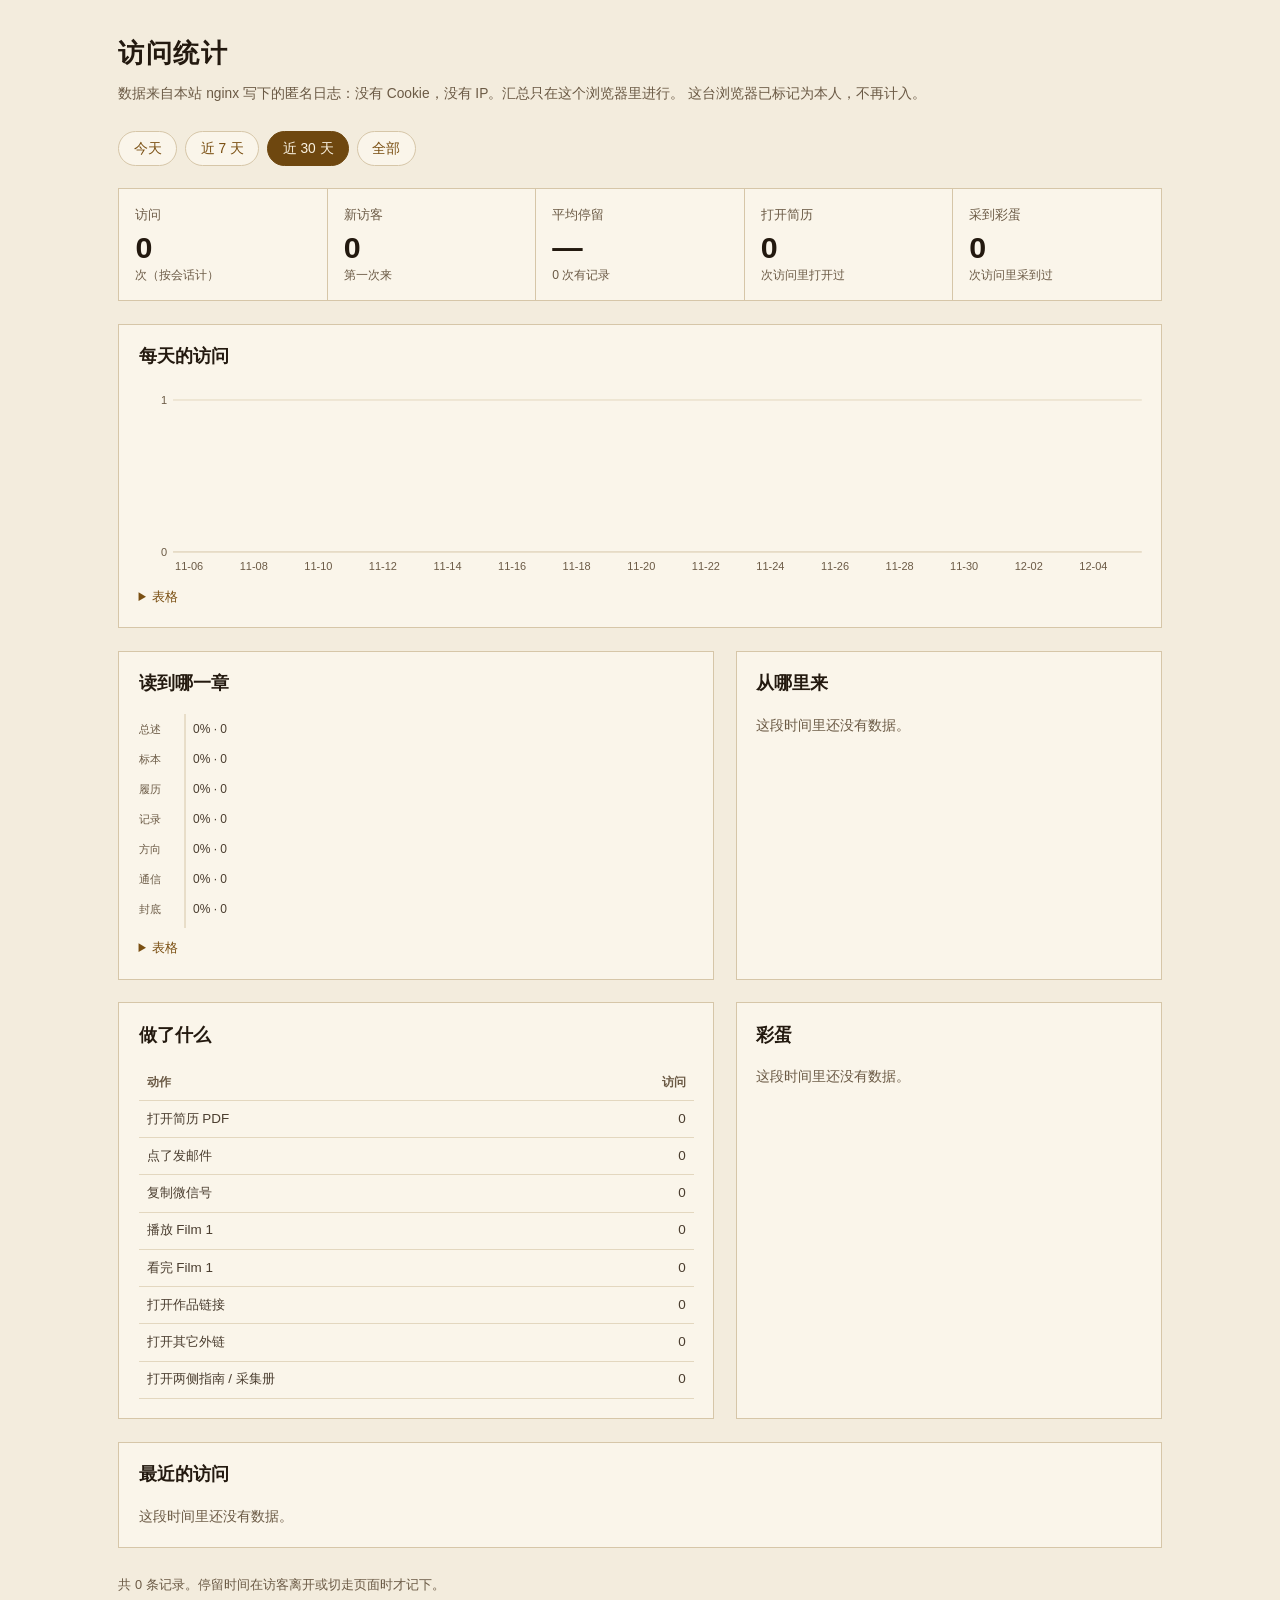
==== public/stats/index.html @ 4f23f18b "Visitor stats and interactive side rails with nine easter eggs - Self-hosted, anonymous analytics: m" ====
<!DOCTYPE html>
<html lang="zh-CN">
<head>
  <meta charset="UTF-8" />
  <meta name="viewport" content="width=device-width, initial-scale=1.0" />
  <meta name="robots" content="noindex, nofollow" />
  <title>访问统计 · 作品博物志</title>
  <link rel="icon" href="../favicon.svg" type="image/svg+xml" />
  <style>
    /* 只有本人看：nginx 用 STATS_PASSWORD 保护。数据就是 hits.log，在这个浏览器里汇总。 */
    :root {
      --paper: #F3ECDD; --card: #FAF5EA; --ink: #23190F; --ink-2: #4A3D2F; --muted: #6B5A45;
      --rule: #D6C6A8; --rule-2: #E3D7BF; --ochre: #9C6A1E; --ochre-text: #7A4F12; --cream: #FBF3E2;
      --sans: -apple-system, BlinkMacSystemFont, "Segoe UI", "PingFang SC", "Hiragino Sans GB", "Microsoft YaHei", "Noto Sans SC", sans-serif;
      --serif-cn: "Noto Serif SC", "Noto Serif CJK SC", "Source Han Serif SC", "Songti SC", "STSong", serif;
      --mono: ui-monospace, "SFMono-Regular", Menlo, Consolas, "Liberation Mono", monospace;
    }
    * { box-sizing: border-box; }
    body { margin: 0; background: var(--paper); color: var(--ink-2); font: 15px/1.7 var(--sans); }
    main { max-width: 1120px; margin: 0 auto; padding: 2rem clamp(1rem, 4vw, 2.4rem) 4rem; }
    h1 { margin: 0; font-family: var(--serif-cn); font-size: 1.6rem; color: var(--ink); letter-spacing: .06em; }
    h2 { margin: 0 0 .9rem; font-family: var(--serif-cn); font-size: 1.1rem; color: var(--ink); }
    a { color: var(--ochre-text); }
    .lede { margin: .4rem 0 0; font-size: .86rem; color: var(--muted); }
    .filters { display: flex; flex-wrap: wrap; gap: .5rem; margin: 1.6rem 0 1.4rem; }
    .filters button {
      padding: .3rem .9rem; font: inherit; font-size: .86rem; cursor: pointer; color: var(--ochre-text);
      background: var(--card); border: 1px solid var(--rule); border-radius: 99px;
    }
    .filters button[aria-pressed="true"] { color: var(--cream); background: #6E470F; border-color: #6E470F; }
    .tiles { display: grid; grid-template-columns: repeat(5, minmax(0, 1fr)); gap: 1px; background: var(--rule); border: 1px solid var(--rule); }
    .tile { padding: .9rem 1rem; background: var(--card); }
    .tile dt { font-size: .8rem; color: var(--muted); }
    .tile dd { margin: .2rem 0 0; font-size: 1.9rem; font-weight: 600; line-height: 1.2; color: var(--ink); }
    .tile small { display: block; font-size: .76rem; color: var(--muted); }
    .grid { display: grid; grid-template-columns: minmax(0, 1.4fr) minmax(0, 1fr); gap: 1.4rem; margin-top: 1.4rem; }
    .card { padding: 1.1rem 1.2rem 1.2rem; background: var(--card); border: 1px solid var(--rule); min-width: 0; }
    .card--wide { grid-column: 1 / -1; }
    .chart { position: relative; }
    .chart svg { display: block; width: 100%; height: auto; overflow: visible; }
    .chart .bar { fill: var(--ochre); }
    .chart .hit:hover .bar, .chart .hit:focus .bar { fill: #B07C2A; }
    .chart .hit:focus { outline: none; }
    .chart .hit:focus-visible .hitbox { stroke: var(--ochre-text); stroke-width: 1.5; }
    .chart .grid-line { stroke: var(--rule-2); stroke-width: 1; }
    .chart .axis { stroke: var(--rule); stroke-width: 1; }
    .chart text { font: 11px var(--sans); fill: var(--muted); }
    .chart text.val { fill: var(--ink-2); font-size: 12px; }
    .tip {
      position: absolute; z-index: 2; pointer-events: none; padding: .35rem .6rem; font-size: .8rem; line-height: 1.45;
      color: var(--cream); background: #2B1F12; border-radius: 3px; white-space: nowrap; transform: translate(-50%, -110%);
    }
    .tip b { display: block; font-size: .95rem; }
    details { margin-top: .6rem; font-size: .82rem; }
    summary { cursor: pointer; color: var(--ochre-text); width: max-content; }
    table { width: 100%; border-collapse: collapse; font-size: .84rem; }
    caption { text-align: left; }
    th, td { padding: .42rem .5rem; text-align: left; border-bottom: 1px solid var(--rule-2); vertical-align: top; }
    th { font-weight: 600; color: var(--muted); font-size: .78rem; white-space: nowrap; }
    h2.sub { margin-top: 1.6rem; font-size: 1rem; }
    td.num, th.num { text-align: right; font-variant-numeric: tabular-nums; }
    .scroll { overflow-x: auto; }
    .empty { margin: 0; color: var(--muted); font-size: .86rem; }
    .note { margin: 1.6rem 0 0; font-size: .8rem; color: var(--muted); }
    @media (max-width: 860px) {
      .tiles { grid-template-columns: repeat(2, minmax(0, 1fr)); }
      .grid { grid-template-columns: 1fr; }
    }
  </style>
</head>
<body>
  <main>
    <h1>访问统计</h1>
    <p class="lede">数据来自本站 nginx 写下的匿名日志：没有 Cookie，没有 IP。汇总只在这个浏览器里进行。<span id="me"></span></p>

    <div class="filters" role="group" aria-label="时间范围">
      <button type="button" data-range="today">今天</button>
      <button type="button" data-range="7">近 7 天</button>
      <button type="button" data-range="30">近 30 天</button>
      <button type="button" data-range="all">全部</button>
    </div>

    <dl class="tiles" id="tiles"></dl>

    <div class="grid">
      <section class="card card--wide" aria-labelledby="h-daily">
        <h2 id="h-daily">每天的访问</h2>
        <div class="chart" id="daily"></div>
        <details><summary>表格</summary><div class="scroll" id="daily-table"></div></details>
      </section>
      <section class="card" aria-labelledby="h-depth">
        <h2 id="h-depth">读到哪一章</h2>
        <div class="chart" id="depth"></div>
        <details><summary>表格</summary><div class="scroll" id="depth-table"></div></details>
      </section>
      <section class="card" aria-labelledby="h-src">
        <h2 id="h-src">从哪里来</h2>
        <div class="scroll" id="sources"></div>
      </section>
      <section class="card" aria-labelledby="h-act">
        <h2 id="h-act">做了什么</h2>
        <div class="scroll" id="actions"></div>
      </section>
      <section class="card" aria-labelledby="h-egg">
        <h2 id="h-egg">彩蛋</h2>
        <div class="scroll" id="eggs"></div>
      </section>
      <section class="card card--wide" aria-labelledby="h-recent">
        <h2 id="h-recent">最近的访问</h2>
        <div class="scroll" id="recent"></div>
      </section>
    </div>
    <p class="note" id="note"></p>
  </main>

  <script>
  (function () {
    "use strict";
    // 能打开这一页的就是本人：这台浏览器不再计入统计
    try { localStorage.setItem("cjy-notrack", "1"); document.getElementById("me").textContent = " 这台浏览器已标记为本人，不再计入。"; } catch (e) {}

    var CHAPTERS = [["summary", "总述"], ["specimens", "标本"], ["curriculum", "履历"], ["records", "记录"],
                    ["directions", "方向"], ["correspondence", "通信"], ["end", "封底"]];
    var EGGS = { nucleus: "细胞核", spin: "离心力", seal: "三枚印", scope: "显微镜", film: "九十秒", end: "封底",
                 lost: "迷路", night: "夜读", console: "控制台", all: "集齐九枚" };
    var ACTIONS = [["resume", "打开简历 PDF"], ["mail", "点了发邮件"], ["wechat", "复制微信号"], ["play", "播放 Film 1"],
                   ["filmEnd", "看完 Film 1"], ["go", "打开作品链接"], ["out", "打开其它外链"], ["ui", "打开两侧指南 / 采集册"]];
    var titles = {};
    var events = [], skipped = 0;
    var range = new URLSearchParams(location.search).get("range") || "30";

    function el(tag, cls, text) {
      var n = document.createElement(tag);
      if (cls) n.className = cls;
      if (text != null) n.textContent = text;          // 日志内容来自访客，一律当纯文本
      return n;
    }
    function dec(v) { try { return decodeURIComponent(v || ""); } catch (e) { return v || ""; } }
    function pad(n) { return (n < 10 ? "0" : "") + n; }
    function day(d) { return d.getFullYear() + "-" + pad(d.getMonth() + 1) + "-" + pad(d.getDate()); }
    function clock(d) { return pad(d.getMonth() + 1) + "-" + pad(d.getDate()) + " " + pad(d.getHours()) + ":" + pad(d.getMinutes()); }
    function dur(s) { return s >= 60 ? Math.floor(s / 60) + " 分 " + pad(s % 60) + " 秒" : s + " 秒"; }

    function device(ua) {
      if (/MicroMessenger/i.test(ua)) return "微信";
      if (/iPad|Tablet/i.test(ua)) return "平板";
      if (/Mobi|Android|iPhone/i.test(ua)) return "手机";
      return "电脑";
    }
    var HOSTS = [[/weixin|wechat|qq\.com/, "微信 / QQ"], [/baidu/, "百度"], [/google/, "Google"], [/bing/, "Bing"],
                 [/github/, "GitHub"], [/zhipin/, "BOSS 直聘"], [/linkedin/, "LinkedIn"], [/feishu|larksuite/, "飞书"],
                 [/dingtalk/, "钉钉"], [/xiaohongshu|xhslink/, "小红书"], [/zhihu/, "知乎"]];
    function source(s) {
      if (s.from) return "标签：" + s.from;
      if (s.ref) {
        for (var i = 0; i < HOSTS.length; i++) if (HOSTS[i][0].test(s.ref)) return HOSTS[i][1];
        return s.ref;
      }
      return /MicroMessenger/i.test(s.ua) ? "微信内打开" : "直接打开 / 未知";
    }

    function parse(text) {
      text.split("\n").forEach(function (line) {
        if (!line.trim()) return;
        var o;
        try { o = JSON.parse(line); } catch (e) { return; }
        var t = new Date(o.t);
        if (isNaN(t)) return;
        if (/bot|spider|crawl|slurp|HeadlessChrome|Playwright|Lighthouse/i.test(o.ua || "")) { skipped++; return; }
        events.push({ t: t, e: dec(o.e), p: dec(o.p), s: dec(o.s) || "?", n: o.n, r: dec(o.r), f: dec(o.f),
                      w: parseInt(o.w, 10) || 0, ua: o.ua || "" });
      });
      events.sort(function (a, b) { return a.t - b.t; });
    }

    function inRange(t) {
      if (range === "all") return true;
      var start = new Date(); start.setHours(0, 0, 0, 0);
      if (range !== "today") start.setDate(start.getDate() - (parseInt(range, 10) - 1));
      return t >= start;
    }

    function sessions(list) {
      var map = {}, out = [];
      list.forEach(function (ev) {
        var s = map[ev.s];
        if (!s) {
          s = map[ev.s] = { id: ev.s, start: ev.t, end: ev.t, n: false, from: "", ref: "", w: 0, ua: ev.ua,
                            reads: {}, acts: {}, go: [], eggs: [], time: 0 };
          out.push(s);
        }
        s.end = ev.t;
        if (ev.e === "view") { s.n = ev.n === "1"; s.from = ev.f; s.ref = ev.r; s.w = ev.w; s.ua = ev.ua; }
        else if (ev.e === "read") s.reads[ev.p] = 1;
        else if (ev.e === "time") s.time = Math.max(s.time, parseInt(ev.p, 10) || 0);
        else if (ev.e === "egg") { if (s.eggs.indexOf(ev.p) < 0) s.eggs.push(ev.p); if (ev.p === "end") s.reads.end = 1; }
        else if (ev.e === "go") { s.acts.go = 1; s.go.push(ev.p); }
        else if (ev.e === "film") s.acts[ev.p === "end" ? "filmEnd" : "play"] = 1;
        else if (ev.e) s.acts[ev.e] = 1;
      });
      return out;
    }

    function table(rows, head, numeric) {
      if (!rows.length) return el("p", "empty", "这段时间里还没有数据。");
      var t = el("table"), tr = el("tr");
      head.forEach(function (h, i) { tr.appendChild(el("th", numeric[i] ? "num" : null, h)); });
      var th = el("thead"); th.appendChild(tr); t.appendChild(th);
      var tb = el("tbody");
      rows.forEach(function (r) {
        var row = el("tr");
        r.forEach(function (c, i) { row.appendChild(el("td", numeric[i] ? "num" : null, String(c))); });
        tb.appendChild(row);
      });
      t.appendChild(tb);
      return t;
    }
    function put(id, node) { var box = document.getElementById(id); box.textContent = ""; box.appendChild(node); }

    var NS = "http://www.w3.org/2000/svg";
    function svgEl(tag, attrs, text) {
      var n = document.createElementNS(NS, tag);
      for (var k in attrs) n.setAttribute(k, attrs[k]);
      if (text != null) n.textContent = text;
      return n;
    }
    // 柱的数据端圆角 4px、贴基线一端方角
    function barPath(x, y, w, h, r) {
      r = Math.min(r, w / 2, h);
      return "M" + x + "," + (y + h) + "V" + (y + r) + "Q" + x + "," + y + " " + (x + r) + "," + y +
             "H" + (x + w - r) + "Q" + (x + w) + "," + y + " " + (x + w) + "," + (y + r) + "V" + (y + h) + "Z";
    }
    function hbarPath(x, y, w, h, r) {
      r = Math.min(r, h / 2, w);
      return "M" + x + "," + y + "H" + (x + w - r) + "Q" + (x + w) + "," + y + " " + (x + w) + "," + (y + r) +
             "V" + (y + h - r) + "Q" + (x + w) + "," + (y + h) + " " + (x + w - r) + "," + (y + h) + "H" + x + "Z";
    }
    function tooltip(box, g, title, value, cx, cy) {
      function show() {
        var tip = box.querySelector(".tip") || box.appendChild(el("div", "tip"));
        tip.textContent = "";
        tip.appendChild(el("b", null, value));
        tip.appendChild(document.createTextNode(title));
        tip.style.left = cx + "px";
        tip.style.top = cy + "px";
      }
      function hide() { var tip = box.querySelector(".tip"); if (tip) tip.remove(); }
      g.addEventListener("pointerenter", show); g.addEventListener("focus", show);
      g.addEventListener("pointerleave", hide); g.addEventListener("blur", hide);
    }

    function columns(id, data, label) {
      var box = document.getElementById(id);
      box.textContent = "";
      var W = Math.max(280, box.clientWidth), H = 190, L = 34, B = 24, T = 14;
      var max = Math.max(1, Math.max.apply(null, data.map(function (d) { return d[1]; })));
      var step = Math.max(1, Math.ceil(max / 4)), top = step * Math.ceil(max / step);
      var svg = svgEl("svg", { viewBox: "0 0 " + W + " " + H, role: "img",
                               "aria-label": label + "：共 " + data.reduce(function (a, d) { return a + d[1]; }, 0) + " 次访问" });
      for (var v = 0; v <= top; v += step) {
        var y = T + (H - T - B) * (1 - v / top);
        svg.appendChild(svgEl("line", { "class": v ? "grid-line" : "axis", x1: L, x2: W, y1: y, y2: y }));
        svg.appendChild(svgEl("text", { x: L - 6, y: y + 4, "text-anchor": "end" }, String(v)));
      }
      var band = (W - L) / data.length, bw = Math.min(24, Math.max(2, band - 2));
      var every = Math.ceil(data.length / Math.floor((W - L) / 46));
      data.forEach(function (d, i) {
        var x = L + band * i + (band - bw) / 2, h = (H - T - B) * d[1] / top, y = H - B - h;
        var g = svgEl("g", { "class": "hit", tabindex: 0, "aria-label": d[0] + "：" + d[1] + " 次访问" });
        g.appendChild(svgEl("rect", { "class": "hitbox", x: L + band * i, y: T, width: band, height: H - T - B, fill: "transparent" }));
        if (d[1]) g.appendChild(svgEl("path", { "class": "bar", d: barPath(x, y, bw, h, 4) }));
        svg.appendChild(g);
        tooltip(box, g, d[0], d[1] + " 次访问", (x + bw / 2) / W * box.clientWidth, y / H * box.clientWidth * H / W);
        if (i % every === 0) svg.appendChild(svgEl("text", { x: x + bw / 2, y: H - 6, "text-anchor": "middle" }, d[2]));
      });
      box.appendChild(svg);
    }

    function hbars(id, data, total) {
      var box = document.getElementById(id);
      box.textContent = "";
      var W = Math.max(260, box.clientWidth), row = 30, L = 46, R = 74, H = data.length * row + 4;
      var svg = svgEl("svg", { viewBox: "0 0 " + W + " " + H, role: "img", "aria-label": "读到各章的访问比例" });
      data.forEach(function (d, i) {
        var y = i * row + 6, share = total ? d[1] / total : 0, w = (W - L - R) * share;
        var g = svgEl("g", { "class": "hit", tabindex: 0, "aria-label": d[0] + "：" + Math.round(share * 100) + "%，" + d[1] + " 次" });
        g.appendChild(svgEl("rect", { "class": "hitbox", x: 0, y: y - 4, width: W, height: row, fill: "transparent" }));
        g.appendChild(svgEl("text", { x: 0, y: y + 13 }, d[0]));
        if (w > 0) g.appendChild(svgEl("path", { "class": "bar", d: hbarPath(L, y, w, 18, 4) }));
        g.appendChild(svgEl("text", { "class": "val", x: L + w + 8, y: y + 13 }, Math.round(share * 100) + "% · " + d[1]));
        svg.appendChild(g);
      });
      svg.insertBefore(svgEl("line", { "class": "axis", x1: L, x2: L, y1: 0, y2: H }), svg.firstChild);
      box.appendChild(svg);
    }

    function render() {
      document.querySelectorAll(".filters button").forEach(function (b) {
        b.setAttribute("aria-pressed", b.getAttribute("data-range") === range ? "true" : "false");
      });
      var list = events.filter(function (e) { return inRange(e.t); });
      var ss = sessions(list);
      var count = function (f) { return ss.filter(f).length; };
      var timed = ss.filter(function (s) { return s.time > 0; });
      var avg = timed.length ? Math.round(timed.reduce(function (a, s) { return a + s.time; }, 0) / timed.length) : 0;

      var tiles = document.getElementById("tiles");
      tiles.textContent = "";
      [["访问", ss.length, "次（按会话计）"], ["新访客", count(function (s) { return s.n; }), "第一次来"],
       ["平均停留", timed.length ? dur(avg) : "—", timed.length + " 次有记录"],
       ["打开简历", count(function (s) { return s.acts.resume; }), "次访问里打开过"],
       ["采到彩蛋", count(function (s) { return s.eggs.length; }), "次访问里采到过"]].forEach(function (t) {
        var d = el("div", "tile");
        d.appendChild(el("dt", null, t[0]));
        var dd = el("dd", null, String(t[1]));
        d.appendChild(dd);
        d.appendChild(el("small", null, t[2]));
        tiles.appendChild(d);
      });

      // 每天（今天按小时）
      var buckets = [], now = new Date();
      if (range === "today") {
        for (var h = 0; h < 24; h++) buckets.push([pad(h) + ":00", 0, pad(h)]);
        ss.forEach(function (s) { buckets[s.start.getHours()][1]++; });
      } else {
        var first = range === "all" && events.length ? new Date(events[0].t) : new Date(now.getTime() - (parseInt(range, 10) - 1) * 864e5);
        first.setHours(0, 0, 0, 0);
        var index = {};
        for (var d = new Date(first); d <= now; d.setDate(d.getDate() + 1)) {
          var key = day(d);
          index[key] = buckets.length;
          buckets.push([key, 0, key.slice(5)]);
        }
        ss.forEach(function (s) { var i = index[day(s.start)]; if (i != null) buckets[i][1]++; });
      }
      columns("daily", buckets, range === "today" ? "今天每小时的访问" : "每天的访问");
      put("daily-table", table(buckets.map(function (b) { return [b[0], b[1]]; }), ["日期", "访问"], [0, 1]));

      var depth = CHAPTERS.map(function (c) { return [c[1], count(function (s) { return s.reads[c[0]]; })]; });
      hbars("depth", depth, ss.length);
      put("depth-table", table(depth.map(function (d) { return [d[0], d[1], ss.length ? Math.round(d[1] / ss.length * 100) + "%" : "—"]; }),
                               ["章节", "访问", "占比"], [0, 1, 1]));

      var src = {};
      ss.forEach(function (s) {
        var k = source(s);
        src[k] = src[k] || [k, 0, 0, 0];
        src[k][1]++; if (s.acts.resume) src[k][2]++; if (s.acts.mail || s.acts.wechat) src[k][3]++;
      });
      put("sources", table(Object.keys(src).map(function (k) { return src[k]; }).sort(function (a, b) { return b[1] - a[1]; }),
                           ["来源", "访问", "打开简历", "邮件 / 微信"], [0, 1, 1, 1]));

      var acts = ACTIONS.map(function (a) { return [a[1], count(function (s) { return s.acts[a[0]]; })]; });
      var works = {};
      ss.forEach(function (s) { s.go.forEach(function (id) { works[id] = (works[id] || 0) + 1; }); });
      var box = document.getElementById("actions");
      box.textContent = "";
      box.appendChild(table(acts, ["动作", "访问"], [0, 1]));
      var wrows = Object.keys(works).sort(function (a, b) { return works[b] - works[a]; })
        .map(function (id) { return [(titles[id] ? id.replace("no-", "No.") + " " + titles[id] : id), works[id]]; });
      if (wrows.length) { box.appendChild(el("h2", "sub", "点开的作品")); box.appendChild(table(wrows, ["作品", "次数"], [0, 1])); }

      var eggs = {};
      ss.forEach(function (s) { s.eggs.forEach(function (id) { eggs[id] = (eggs[id] || 0) + 1; }); });
      put("eggs", table(Object.keys(EGGS).filter(function (id) { return eggs[id]; })
                          .map(function (id) { return [EGGS[id], eggs[id]]; }).sort(function (a, b) { return b[1] - a[1]; }),
                        ["彩蛋", "采到的访问"], [0, 1]));

      var recent = ss.slice().sort(function (a, b) { return b.start - a.start; }).slice(0, 30).map(function (s) {
        var deepest = "—";
        CHAPTERS.forEach(function (c) { if (s.reads[c[0]]) deepest = c[1]; });
        var did = ACTIONS.filter(function (a) { return s.acts[a[0]]; }).map(function (a) { return a[1]; });
        if (s.eggs.length) did.push("彩蛋 " + s.eggs.length + " 枚");
        return [clock(s.start), source(s), device(s.ua) + (s.w ? " · " + s.w + "px" : ""), deepest, did.join("、") || "—",
                s.time ? dur(s.time) : "—"];
      });
      put("recent", table(recent, ["时间", "来源", "设备", "读到", "做了什么", "停留"], [0, 0, 0, 0, 0, 1]));

      document.getElementById("note").textContent = "共 " + events.length + " 条记录" +
        (skipped ? "，另有 " + skipped + " 条爬虫 / 自动化访问已排除" : "") +
        "。停留时间在访客离开或切走页面时才记下。";
    }

    document.querySelector(".filters").addEventListener("click", function (e) {
      var b = e.target.closest("button");
      if (!b) return;
      range = b.getAttribute("data-range");
      history.replaceState(null, "", "?range=" + range);
      render();
    });
    var resizeTimer = 0;
    window.addEventListener("resize", function () { clearTimeout(resizeTimer); resizeTimer = setTimeout(render, 150); });

    // 作品名从首页读，统计里显示「No.01 AI 病历智能体…」而不是只有编号
    var home = fetch("../", { credentials: "same-origin" }).then(function (r) { return r.ok ? r.text() : ""; }).then(function (html) {
      var d = new DOMParser().parseFromString(html, "text/html");
      d.querySelectorAll("article[id^='no-'] h3").forEach(function (h) { titles[h.closest("article").id] = h.textContent.trim(); });
    }).catch(function () {});
    var log = fetch("hits.log", { credentials: "same-origin", cache: "no-store" }).then(function (r) {
      if (!r.ok) throw new Error(r.status);
      return r.text();
    });
    Promise.all([log, home]).then(function (res) { parse(res[0]); render(); }).catch(function (err) {
      document.getElementById("note").textContent = "读不到日志（" + err.message + "）。";
      render();
    });
  })();
  </script>
</body>
</html>
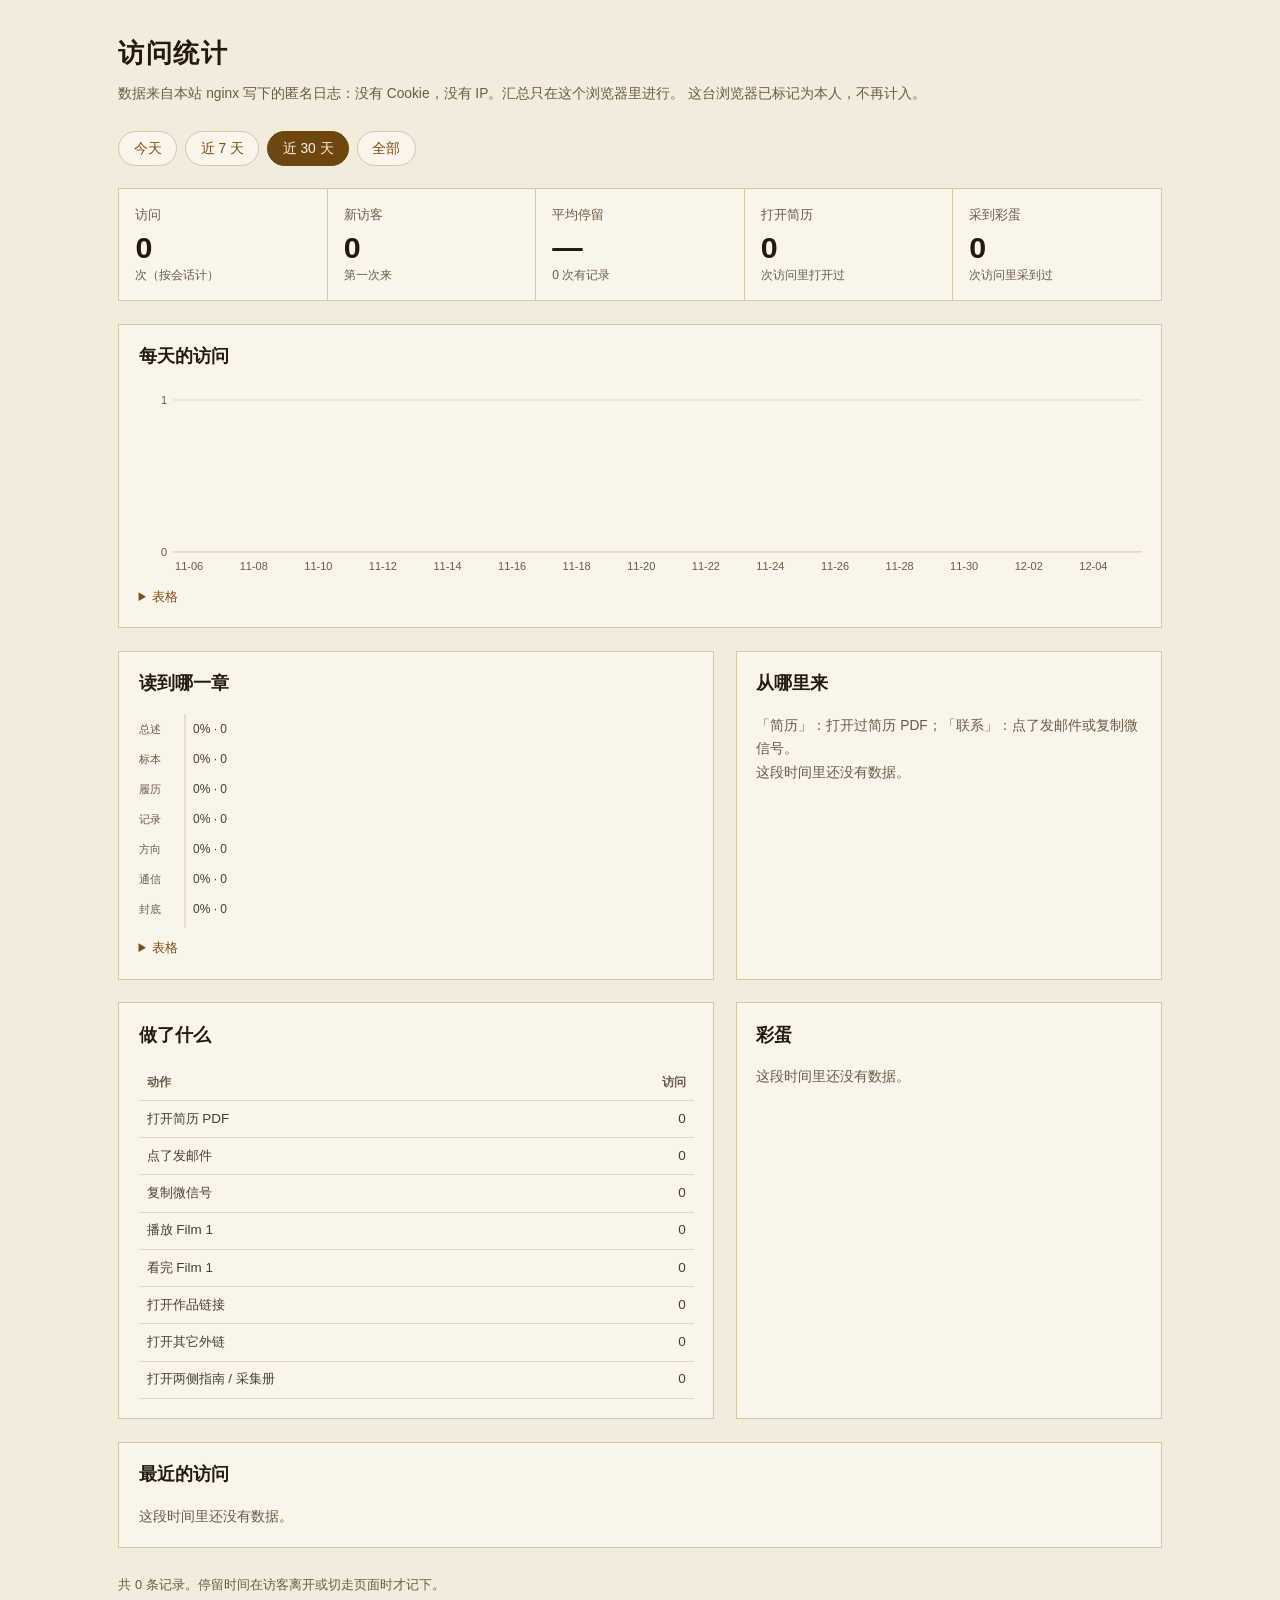
==== commit fdfff045: "Stats: shorter source-table headers, wrap long tokens on phones Co-Authored-By: Claude Opus 5.5 <nor" ====
--- a/public/stats/index.html
+++ b/public/stats/index.html
@@ -56,6 +56,7 @@
     table { width: 100%; border-collapse: collapse; font-size: .84rem; }
     caption { text-align: left; }
     th, td { padding: .42rem .5rem; text-align: left; border-bottom: 1px solid var(--rule-2); vertical-align: top; }
+    td { overflow-wrap: anywhere; }          /* 来源、标签可能是一长串没有空格的文字 */
     th { font-weight: 600; color: var(--muted); font-size: .78rem; white-space: nowrap; }
     h2.sub { margin-top: 1.6rem; font-size: 1rem; }
     td.num, th.num { text-align: right; font-variant-numeric: tabular-nums; }
@@ -95,6 +96,7 @@
       </section>
       <section class="card" aria-labelledby="h-src">
         <h2 id="h-src">从哪里来</h2>
+        <p class="lede">「简历」：打开过简历 PDF；「联系」：点了发邮件或复制微信号。</p>
         <div class="scroll" id="sources"></div>
       </section>
       <section class="card" aria-labelledby="h-act">
@@ -349,7 +351,7 @@
         src[k][1]++; if (s.acts.resume) src[k][2]++; if (s.acts.mail || s.acts.wechat) src[k][3]++;
       });
       put("sources", table(Object.keys(src).map(function (k) { return src[k]; }).sort(function (a, b) { return b[1] - a[1]; }),
-                           ["来源", "访问", "打开简历", "邮件 / 微信"], [0, 1, 1, 1]));
+                           ["来源", "访问", "简历", "联系"], [0, 1, 1, 1]));
 
       var acts = ACTIONS.map(function (a) { return [a[1], count(function (s) { return s.acts[a[0]]; })]; });
       var works = {};
